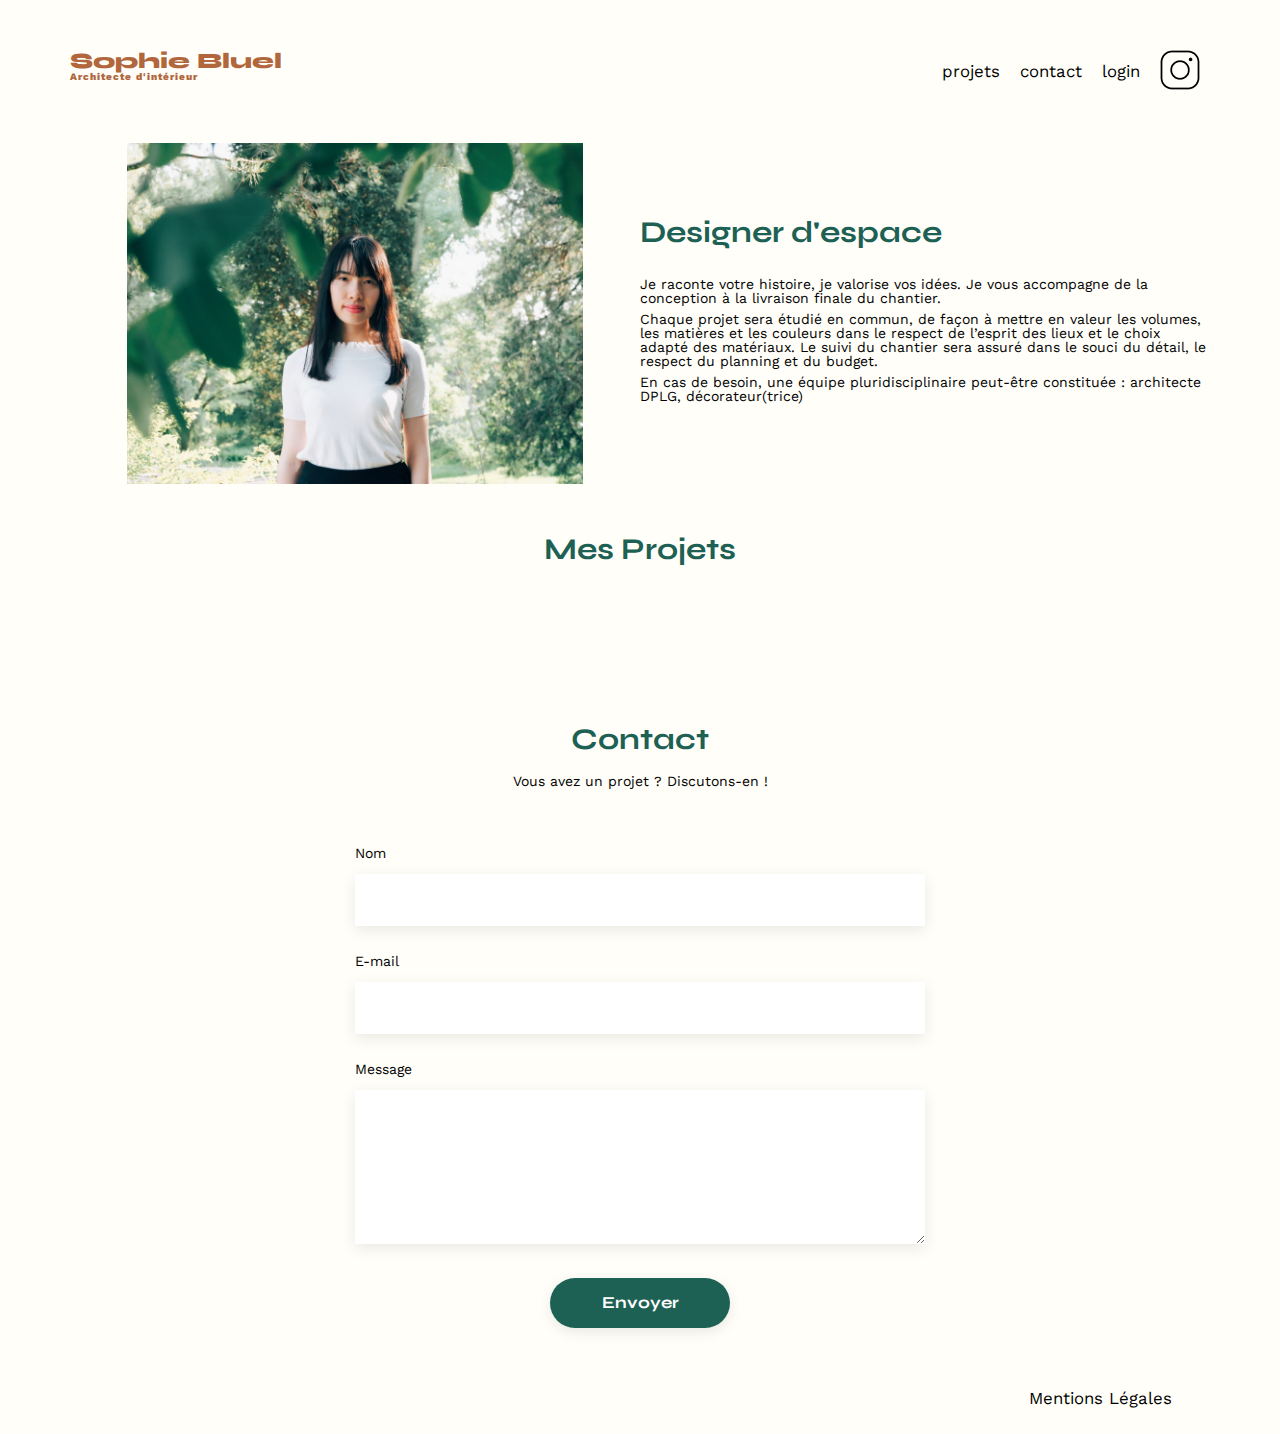
==== FrontEnd/index.html @ a8734a21 "Intégration du design de la page de connexion + Modifications CSS" ====
<!DOCTYPE html>
<html lang="fr">
<head>
	<meta charset="UTF-8">
	<title>Sophie Bluel - Architecte d'intérieur</title>
	<meta name="viewport" content="width=device-width, initial-scale=1.0">
	<link rel="preconnect" href="https://fonts.googleapis.com">
	<link rel="preconnect" href="https://fonts.gstatic.com" crossorigin>
	<link href="https://fonts.googleapis.com/css2?family=Syne:wght@700;800&family=Work+Sans&display=swap" rel="stylesheet">
	<meta name="description" content="">
	<link rel="stylesheet" href="./assets/style.css">
	<script src="main.js" defer async type="module"></script>
</head>
<body>
<header>
	<h1>Sophie Bluel <span>Architecte d'intérieur</span></h1>
	<nav>
		<ul>
			<li><a href="index.html">projets</a></li>
			<li>contact</li>
			<li><a href="login.html">login</a></li>
			<li><img src="./assets/icons/instagram.png" alt="Instagram"></li>
		</ul>
	</nav>
</header>
<main>
	<section id="introduction">
		<figure>
			<img src="./assets/images/sophie-bluel.png" alt="">
		</figure>
		<article>
			<h2>Designer d'espace</h2>
			<p>Je raconte votre histoire, je valorise vos idées. Je vous accompagne de la conception à la livraison finale du chantier.</p>
			<p>Chaque projet sera étudié en commun, de façon à mettre en valeur les volumes, les matières et les couleurs dans le respect de l’esprit des lieux et le choix adapté des matériaux. Le suivi du chantier sera assuré dans le souci du détail, le respect du planning et du budget.</p>
			<p>En cas de besoin, une équipe pluridisciplinaire peut-être constituée : architecte DPLG, décorateur(trice)</p>
		</article>
	</section>
	<section id="portfolio">
		<h2>Mes Projets</h2>
		<div class="filtres">
		</div>
		<div class="gallery">
		</div>
	</section>
	<section id="contact">
		<h2>Contact</h2>
		<p>Vous avez un projet ? Discutons-en !</p>
		<form action="#" method="post">
			<label for="name">Nom</label>
			<input type="text" name="name" id="name">
			<label for="email">E-mail</label>
			<input type="email" name="email" id="email">
			<label for="message">Message</label>
			<textarea name="message" id="message" cols="30" rows="10"></textarea>
			<input type="submit" value="Envoyer">
		</form>
	</section>
</main>

<footer>
	<nav>
		<ul>
			<li>Mentions Légales</li>
		</ul>
	</nav>
</footer>
</body>
</html>
---- FrontEnd/assets/style.css ----
/* http://meyerweb.com/eric/tools/css/reset/
   v2.0 | 20110126
   License: none (public domain)
*/

html, body, div, span, applet, object, iframe,
h1, h2, h3, h4, h5, h6, p, blockquote, pre,
a, abbr, acronym, address, big, cite, code,
del, dfn, em, img, ins, kbd, q, s, samp,
small, strike, strong, sub, sup, tt, var,
b, u, i, center,
dl, dt, dd, ol, ul, li,
fieldset, form, label, legend,
table, caption, tbody, tfoot, thead, tr, th, td,
article, aside, canvas, details, embed,
figure, figcaption, footer, header, hgroup,
menu, nav, output, ruby, section, summary,
time, mark, audio, video {
	margin: 0;
	padding: 0;
	border: 0;
	font-size: 100%;
	font: inherit;
	vertical-align: baseline;
}
/* HTML5 display-role reset for older browsers */
article, aside, details, figcaption, figure,
footer, header, hgroup, menu, nav, section {
	display: block;
}
body {
	line-height: 1;
}
ol, ul {
	list-style: none;
}
blockquote, q {
	quotes: none;
}
blockquote:before, blockquote:after,
q:before, q:after {
	content: '';
	content: none;
}
table {
	border-collapse: collapse;
	border-spacing: 0;
}
/** end reset css**/
body {
	max-width: 1140px;
	margin:auto;
	font-family: 'Work Sans' ;
	font-size: 14px;
	background: #FFFEF8;
}
header {
	display: flex;
	justify-content: space-between;
	margin: 50px 0
}
section {
	margin: 50px 0
}

h1{
	display: flex;
	flex-direction: column;
	font-family: 'Syne';
	font-size: 22px;
	font-weight: 800;
	color: #B1663C
}

h1 > span {
	font-family: 'Work Sans';
	font-size:10px;
	letter-spacing: 0.1em;
;
}

h2{
	font-family: 'Syne';
	font-weight: 700;
	font-size: 30px;
	color: #1D6154
}
nav ul {
	display: flex;
	align-items: center;
	list-style-type: none;

}
nav li {
	padding: 0 10px;
	font-size: 1.2em;
}

nav a {
	text-decoration: none;
	color: inherit;
}

li:hover {
	color: #B1663C;
}
#introduction {
	display: flex;
	align-items: center;
}
#introduction figure {
	flex: 1
}
#introduction img {
	display: block;
	margin: auto;
	width: 80%;
}

#introduction article {
	flex: 1
}
#introduction h2 {
	margin-bottom: 1em;
}

#introduction p {
	margin-bottom: 0.5em;
}
#portfolio h2 {
	text-align: center;
	margin-bottom: 2em;
}

.filtres {
	display: flex;
	justify-content: center;
	gap: 10px;
	margin-bottom: 50px;
}
.categorie {
	display: flex;
	border: 1px solid #1D6154;
	border-radius: 60px;
	color: #1D6154;
	background-color: #FFFEF8;
	font-size: 16px;
	font-weight: 700;
	font-family: 'Syne';
	align-items: center;
	height: 37px;
	padding: 10px 20px;
	cursor: pointer;
}

.categorie:hover {
	background-color: #1D6154;
	color: #FFFEF8;
}

/***** CONNEXION *****/

.connexion {
	display: flex;
	flex-direction: column;
	text-align: center;
	align-items: center;
	margin-top: 120px;
	margin-bottom: 315px;
}

.connexion h2 {
	margin-bottom: 20px;
}

.connexion form {
	text-align: left;
	display: flex;
	flex-direction: column;
	width: 33%;
}

.connexion input {
	height: 50px;
	font-size: 1.2em;
	border: none;
	box-shadow: 0px 4px 14px rgba(0, 0, 0, 0.09);
}

.connexion label {
	margin: 2em 0 0.5em 0;
}

.connexion input[type="submit"]{
	height: 36px;
	font-size: 14px;
	margin : 3em auto ;
}

.connexion a {
	color: inherit;
}

/***** end connexion *****/

.gallery {
	width: 100%;
	display: grid;
	grid-template-columns: 1fr 1fr 1fr;
	grid-column-gap: 20px;
	grid-row-gap: 20px;
}

.gallery img {
	width: 100%;

}
#contact {
	width: 50%;
margin: auto;
}
#contact > * {
	text-align: center;

}
#contact h2{
	margin-bottom: 20px;
}
#contact form {
	text-align: left;
	margin-top:30px;
	display: flex;
	flex-direction: column;
}

#contact input {
	height: 50px;
	font-size: 1.2em;
	border: none;
	box-shadow: 0px 4px 14px rgba(0, 0, 0, 0.09);
}
#contact label {
	margin: 2em 0 1em 0;
}
#contact textarea {
	border: none;
	box-shadow: 0px 4px 14px rgba(0, 0, 0, 0.09);
}

input[type="submit"]{
	font-family: 'Syne';
	font-weight: 700;
	color: white;
	background-color: #1D6154;
	margin : 2em auto ;
	width: 180px;
	text-align: center;
	border-radius: 60px ;
}

.connexion input[type="submit"]{
	height: 36px;
	font-size: 14px;
}

footer nav ul {
	display: flex;
	justify-content: flex-end;
	margin: 2em
}
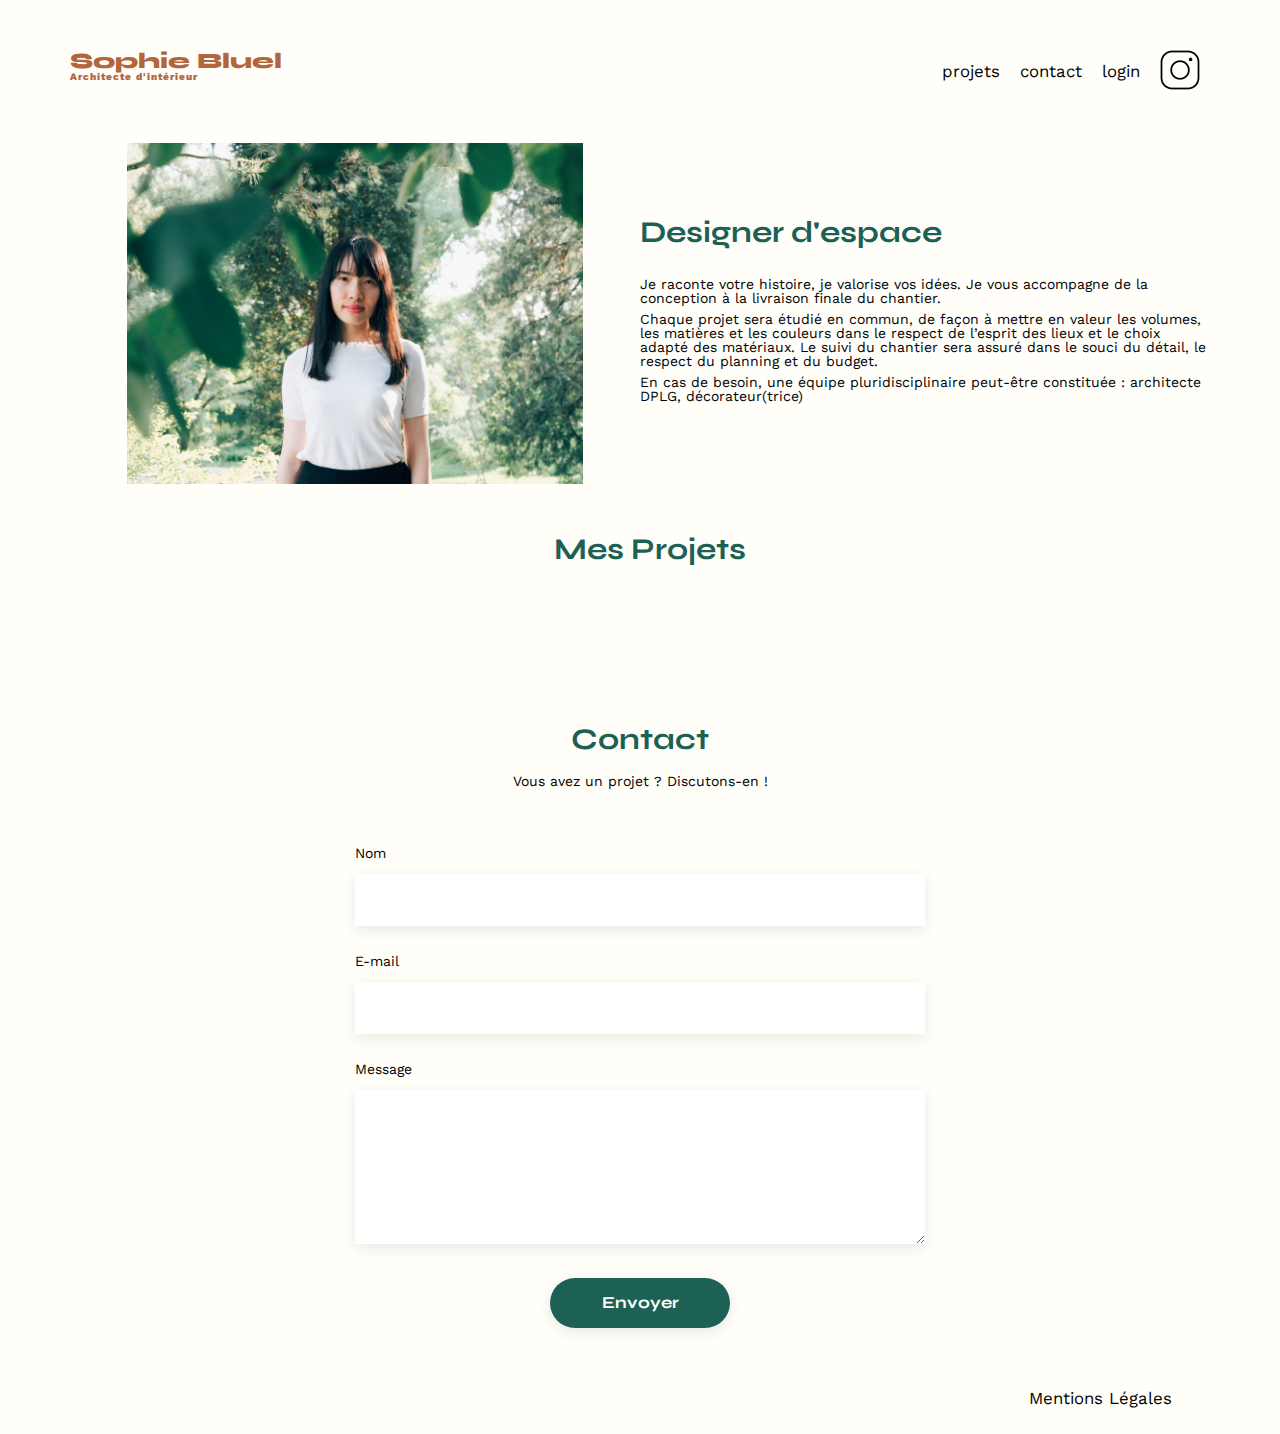
==== commit 0103c2fb: "Bouton modifier fonctionnel pour l'affichage de la modale + Galerie Photo de la modale" ====
--- a/FrontEnd/index.html
+++ b/FrontEnd/index.html
@@ -8,17 +8,34 @@
 	<link rel="preconnect" href="https://fonts.gstatic.com" crossorigin>
 	<link href="https://fonts.googleapis.com/css2?family=Syne:wght@700;800&family=Work+Sans&display=swap" rel="stylesheet">
 	<meta name="description" content="">
+	<link rel="stylesheet" href="https://cdnjs.cloudflare.com/ajax/libs/font-awesome/6.2.1/css/all.min.css" integrity="sha512-MV7K8+y+gLIBoVD59lQIYicR65iaqukzvf/nwasF0nqhPay5w/9lJmVM2hMDcnK1OnMGCdVK+iQrJ7lzPJQd1w==" crossorigin="anonymous" referrerpolicy="no-referrer">
 	<link rel="stylesheet" href="./assets/style.css">
 	<script src="main.js" defer async type="module"></script>
 </head>
 <body>
+	<aside id="modalWorks" class="modal" aria-hidden="true" aria-labelledby="modalTitle" style="display:none;">
+		<div class="modal-wrapper" id="modalEdit">
+			<div class="buttonClose">
+			<button id="modalClose"><i class="fa-solid fa-xmark"></i></button>
+		    </div>
+			<div class="modalTitle">
+			<h3>Galerie photo</h3>
+		    </div>
+            <div class="modalContent">
+
+			</div>
+			<div class="buttonAddWork">
+            <button id="addWork">Ajouter une photo</button>
+		    </div>
+		</div>
+	</aside>
 <header>
 	<h1>Sophie Bluel <span>Architecte d'intérieur</span></h1>
 	<nav>
 		<ul>
 			<li><a href="index.html">projets</a></li>
 			<li>contact</li>
-			<li><a href="login.html">login</a></li>
+			<li><a href="login.html" id="loginButton">login</a></li>
 			<li><img src="./assets/icons/instagram.png" alt="Instagram"></li>
 		</ul>
 	</nav>
--- a/FrontEnd/assets/style.css
+++ b/FrontEnd/assets/style.css
@@ -54,6 +54,118 @@
 	font-size: 14px;
 	background: #FFFEF8;
 }
+
+.modal {
+	display: flex;
+	align-items: center;
+	justify-content: center;
+	position: fixed;
+	top: 0;
+	left: 0;
+	width: 100%;
+	height: 100%;
+	background: rgba(0, 0, 0, 0.4);
+}
+
+.modal-wrapper {
+	gap: 50px;
+	border-radius: 10px;
+	background-color: white;
+	width: 630px;
+	max-width: 100vw;
+	height: 690px;
+	max-height: 100vh;µ
+	overflow: auto;
+}
+
+.buttonClose {
+	display: flex;
+	justify-content: flex-end;
+	margin-top: 30px;
+	margin-right: 30px;
+}
+
+#modalClose {
+	cursor: pointer;
+	border: none;
+	background-color: white;
+	padding: 0;
+}
+
+#modalClose .fa-solid {
+	font-size: 24px;
+	width: 24px;
+}
+
+.modalTitle {
+	display: flex;
+	justify-content: center;
+}
+
+h3 {
+	font-family: 'Work Sans';
+	font-size: 26px;
+	line-height: 30px;
+}
+
+.buttonAddWork {
+	display: flex;
+	justify-content: center;
+	margin-top: 100px;
+}
+
+#addWork {
+	border: none;
+	border-radius: 60px;
+	background-color: #1D6154;
+	color: white;
+	width: 237px;
+	padding: 10px 0px;
+	font-family: 'Syne';
+	font-weight: 700;
+	font-size: 14px;
+}
+
+.modalContent {
+	display: flex;
+	flex-wrap: wrap;
+	justify-content: space-between;
+	row-gap: 30px;
+	margin: 50px 105px 50px 105px;
+}
+
+.modalWork {
+	position: relative;
+}
+
+.modalWork img {
+	height: 102px;
+	width: 76px;
+}
+
+.modalWork i {
+	position: absolute;
+	top: 10px;
+	right: 10px;
+	cursor: pointer;
+	color: white;
+	font-size: 11px;
+	border-radius: 2px;
+	background-color: black;
+}
+
+.topBar {
+	display: flex;
+	justify-content: center;
+	background-color: #000000;
+	color: white;
+	padding: 22px;
+	position: absolute;
+	top: 0px;
+	left: 0px;
+	width: 100%;
+}
+
 header {
 	display: flex;
 	justify-content: space-between;
@@ -85,6 +197,7 @@
 	font-size: 30px;
 	color: #1D6154
 }
+
 nav ul {
 	display: flex;
 	align-items: center;
@@ -128,8 +241,28 @@
 	margin-bottom: 0.5em;
 }
 #portfolio h2 {
-	text-align: center;
+	display: flex;
+	align-items: center;
+	justify-content: center;
 	margin-bottom: 2em;
+	margin-left: 20px;
+}
+
+.editButton {
+	font-family: 'Work Sans';
+	color: #000000;
+	margin-left: 35px;
+	font-size: 14px;
+	font-weight: 400;
+}
+
+.editButton a {
+	text-decoration: none;
+	color: inherit;
+}
+
+.editButton .fa-regular {
+	font-size: 16px;
 }
 
 .filtres {
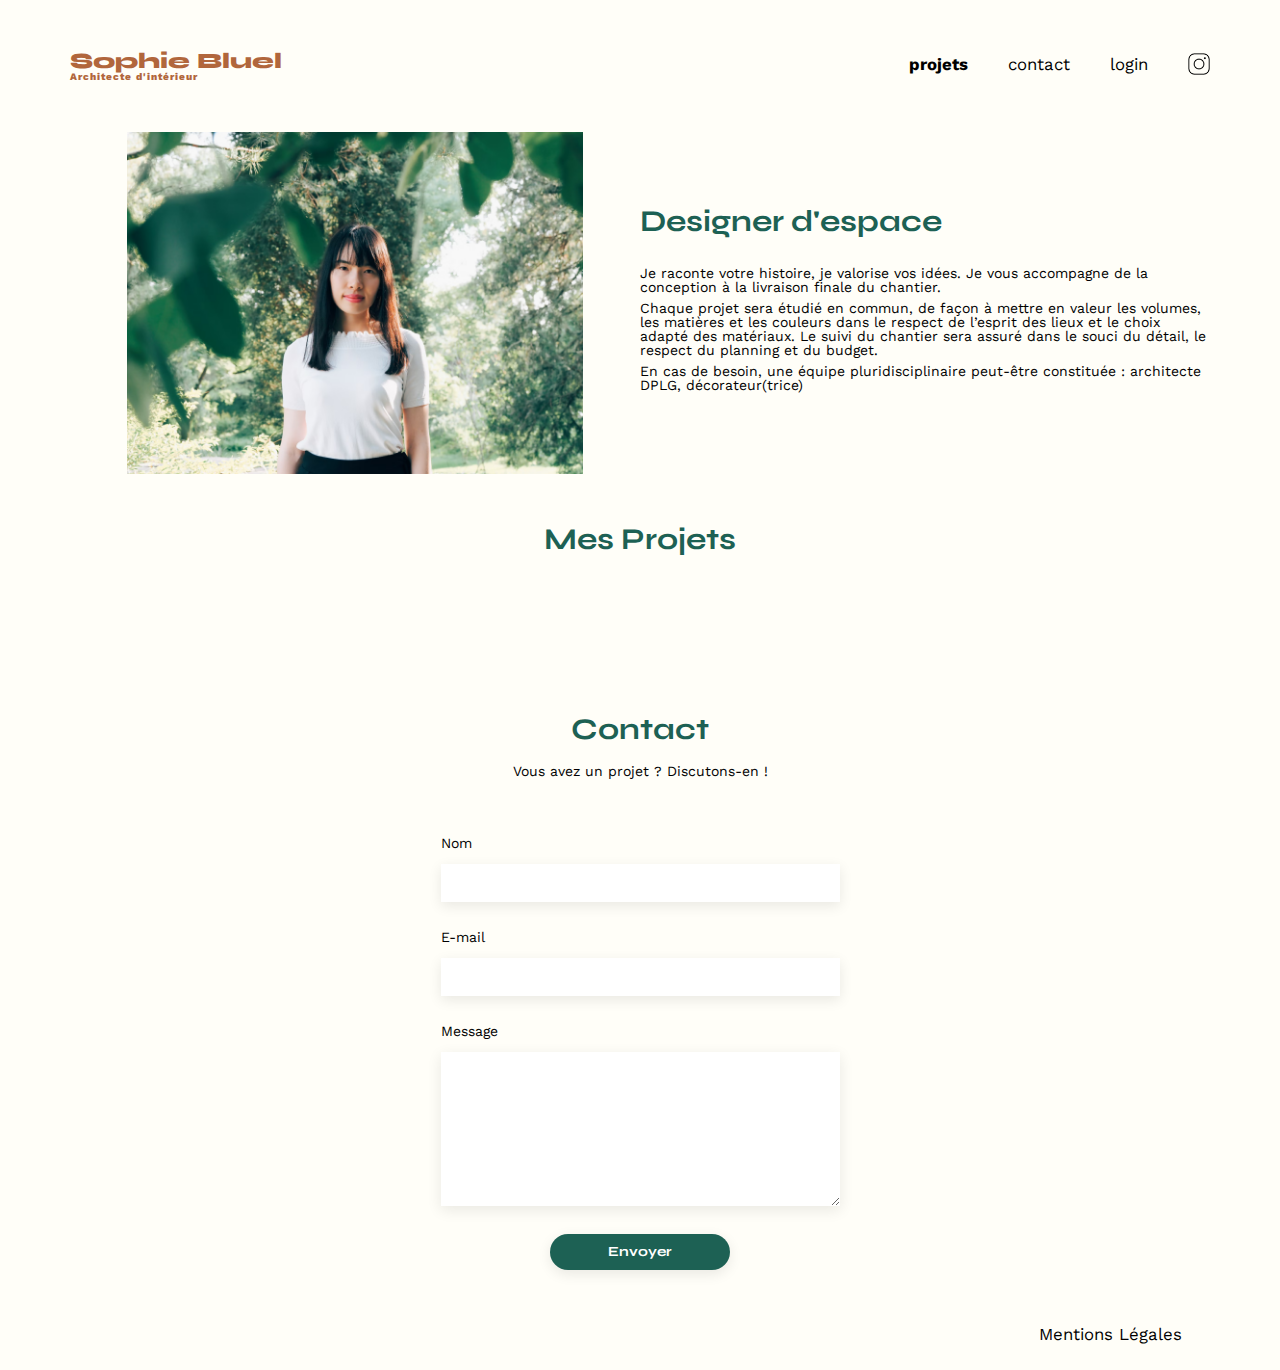
==== commit 5f7f46e4: "Fermeture de la modale en cliquant en dehors + CSS + Bug fix des élements de la modale" ====
--- a/FrontEnd/index.html
+++ b/FrontEnd/index.html
@@ -13,16 +13,36 @@
 	<script src="main.js" defer async type="module"></script>
 </head>
 <body>
-	<aside id="modalWorks" class="modal" aria-hidden="true" aria-labelledby="modalTitle" style="display:none;">
+	<aside id="modalWorks" class="modal" aria-hidden="true" aria-labelledby="modalTitle">
 		<div class="modal-wrapper" id="modalEdit">
-			<div class="buttonClose">
-			<button id="modalClose"><i class="fa-solid fa-xmark"></i></button>
+			<div class="modalHeaderButton">
+				<button id="echapButton"><i class="fa-solid fa-arrow-left"></i></button>
+				<button id="modalClose"><i class="fa-solid fa-xmark"></i></button>
 		    </div>
 			<div class="modalTitle">
-			<h3>Galerie photo</h3>
+				<h3>Galerie photo</h3>
 		    </div>
             <div class="modalContent">
 
+			</div>
+			<div class="modalForm">
+				<form id="addWorkForm">
+					<i class="fa-regular fa-image"></i>
+					<label for="fileUpload" class="'fileUploadLabel">
+						<button type="button" class="fileUploadButton">
+							<input type="file" id="fileUpload" accept=".jpg, .png" name="file">
+							<p>+ Ajouter photo</p>
+						</button>
+					</label>
+					<p class="acceptedFiles">jpg, png : 4mo max</p>
+				</form>
+				<form id="addWorkInfoForm">
+					<label for="addTitle">Titre</label>
+					<input type="text" name="addTitle" id="addTitle">
+					<label for="addCategory">Catégorie</label>
+					<select name="addCategory" id="addCategory">
+					</select>
+			    </form>
 			</div>
 			<div class="buttonAddWork">
             <button id="addWork">Ajouter une photo</button>
@@ -33,7 +53,7 @@
 	<h1>Sophie Bluel <span>Architecte d'intérieur</span></h1>
 	<nav>
 		<ul>
-			<li><a href="index.html">projets</a></li>
+			<li><a href="index.html" class="navLink active">projets</a></li>
 			<li>contact</li>
 			<li><a href="login.html" id="loginButton">login</a></li>
 			<li><img src="./assets/icons/instagram.png" alt="Instagram"></li>
--- a/FrontEnd/assets/style.css
+++ b/FrontEnd/assets/style.css
@@ -47,6 +47,7 @@
 	border-spacing: 0;
 }
 /** end reset css**/
+
 body {
 	max-width: 1140px;
 	margin:auto;
@@ -55,8 +56,10 @@
 	background: #FFFEF8;
 }
 
+/** MODAL **/
+
 .modal {
-	display: flex;
+	display: none;
 	align-items: center;
 	justify-content: center;
 	position: fixed;
@@ -68,28 +71,36 @@
 }
 
 .modal-wrapper {
-	gap: 50px;
 	border-radius: 10px;
 	background-color: white;
 	width: 630px;
 	max-width: 100vw;
 	height: 690px;
-	max-height: 100vh;µ
+	max-height: 100vh;
 	overflow: auto;
 }
 
-.buttonClose {
+.modalHeaderButton {
 	display: flex;
 	justify-content: flex-end;
-	margin-top: 30px;
-	margin-right: 30px;
-}
-
-#modalClose {
+	margin: 30px 30px 0px 30px;
+	gap: 525px;
+}
+
+#echapButton {
+	display: none;
+}
+
+#echapButton, #modalClose {
 	cursor: pointer;
 	border: none;
 	background-color: white;
 	padding: 0;
+}
+
+#echapButton .fa-solid {
+	font-size: 21px;
+	width: 21px;
 }
 
 #modalClose .fa-solid {
@@ -124,17 +135,20 @@
 	font-family: 'Syne';
 	font-weight: 700;
 	font-size: 14px;
+	cursor: pointer;
 }
 
 .modalContent {
-	display: flex;
-	flex-wrap: wrap;
-	justify-content: space-between;
-	row-gap: 30px;
+	display: grid;
+	justify-content: center;
+	grid-template-columns: 1fr 1fr 1fr 1fr 1fr;
+	grid-row-gap: 30px;
 	margin: 50px 105px 50px 105px;
 }
 
 .modalWork {
+	display: flex;
+	justify-content: center;
 	position: relative;
 }
 
@@ -145,14 +159,96 @@
 
 .modalWork i {
 	position: absolute;
-	top: 10px;
-	right: 10px;
+	top: 5px;
+	right: 9px;
 	cursor: pointer;
 	color: white;
 	font-size: 11px;
 	border-radius: 2px;
+	padding: 3px 3.70px;
 	background-color: black;
 }
+
+.modalForm {
+	display: none;
+	flex-direction: column;
+	align-items: center;
+	margin-top: 35px;
+	gap: 10px;
+}
+
+#addWorkForm {
+	display: none;
+	flex-direction: column;
+	align-items: center;
+	justify-content: center;
+	border-radius: 3px;
+	background-color: #E8F1F6;
+	width: 420px;
+	height: 169px;
+}
+
+#addWorkForm .fa-regular {
+	color: #CBD6DC;
+	font-size: 76px;
+	margin-bottom: 10px;
+}
+
+#addWorkInfoForm {
+	display: none;
+	flex-direction: column;
+	margin: 0px 50px;
+}
+
+#addWorkInfoForm label {
+	margin: 1.5em 0 1em 0;
+	color: #3D3D3D;
+	font-weight: bold;
+}
+
+#addWorkInfoForm input {
+	font-size: 1.2em;
+	border: none;
+	box-shadow: 0px 4px 14px rgba(0, 0, 0, 0.09);
+	width: 416px;
+	height: 49px;
+}
+
+#addWorkInfoForm select {
+	font-size: 1.2em;
+	border: none;
+	box-shadow: 0px 4px 14px rgba(0, 0, 0, 0.09);
+	width: 420px;
+	height: 51px;
+}
+
+.fileUploadButton {
+	border: none;
+	border-radius: 50px;
+	background-color: #CBD6DC;
+	font-family: 'Work Sans';
+	color: #306685;
+	font-size: 14px;
+	padding: 10px 33px;
+	cursor: pointer;
+	margin-bottom: 5px;
+}
+
+.fileUploadButton input {
+	display: none;
+}
+
+.fileUploadButton p {
+	font-weight: bold;
+}
+
+.acceptedFiles {
+	font-size: 12px;
+	font-weight: 400;
+	color: #444444;
+}
+
+/** END OF MODAL **/
 
 .topBar {
 	display: flex;
@@ -169,8 +265,9 @@
 header {
 	display: flex;
 	justify-content: space-between;
-	margin: 50px 0
-}
+	margin: 50px 0;
+}
+
 section {
 	margin: 50px 0
 }
@@ -202,10 +299,14 @@
 	display: flex;
 	align-items: center;
 	list-style-type: none;
-
-}
+	gap: 40px;
+}
+
+.navLink.active {
+	font-weight: bold;
+}
+
 nav li {
-	padding: 0 10px;
 	font-size: 1.2em;
 }
 
@@ -214,16 +315,25 @@
 	color: inherit;
 }
 
+nav img {
+	width: 22px;
+	height: 22px;
+	margin-top: 3px;
+}
+
 li:hover {
 	color: #B1663C;
 }
+
 #introduction {
 	display: flex;
 	align-items: center;
 }
+
 #introduction figure {
 	flex: 1
 }
+
 #introduction img {
 	display: block;
 	margin: auto;
@@ -233,6 +343,7 @@
 #introduction article {
 	flex: 1
 }
+
 #introduction h2 {
 	margin-bottom: 1em;
 }
@@ -240,12 +351,12 @@
 #introduction p {
 	margin-bottom: 0.5em;
 }
+
 #portfolio h2 {
 	display: flex;
 	align-items: center;
 	justify-content: center;
 	margin-bottom: 2em;
-	margin-left: 20px;
 }
 
 .editButton {
@@ -254,11 +365,7 @@
 	margin-left: 35px;
 	font-size: 14px;
 	font-weight: 400;
-}
-
-.editButton a {
-	text-decoration: none;
-	color: inherit;
+	cursor: pointer;
 }
 
 .editButton .fa-regular {
@@ -271,6 +378,7 @@
 	gap: 10px;
 	margin-bottom: 50px;
 }
+
 .categorie {
 	display: flex;
 	border: 1px solid #1D6154;
@@ -286,9 +394,18 @@
 	cursor: pointer;
 }
 
+.selectedCategory {
+	background-color: #1D6154;
+	color: #FFFEF8;
+}
+
 .categorie:hover {
 	background-color: #1D6154;
 	color: #FFFEF8;
+}
+
+.gallery figcaption {
+	margin-top: 5px;
 }
 
 /***** CONNEXION *****/
@@ -348,17 +465,21 @@
 	width: 100%;
 
 }
+
 #contact {
-	width: 50%;
-margin: auto;
-}
+	width: 35%;
+	margin: auto;
+}
+
 #contact > * {
 	text-align: center;
 
 }
+
 #contact h2{
 	margin-bottom: 20px;
 }
+
 #contact form {
 	text-align: left;
 	margin-top:30px;
@@ -367,14 +488,17 @@
 }
 
 #contact input {
-	height: 50px;
+	height: 36px;
 	font-size: 1.2em;
 	border: none;
 	box-shadow: 0px 4px 14px rgba(0, 0, 0, 0.09);
-}
+	font-size: 14px;
+}
+
 #contact label {
 	margin: 2em 0 1em 0;
 }
+
 #contact textarea {
 	border: none;
 	box-shadow: 0px 4px 14px rgba(0, 0, 0, 0.09);
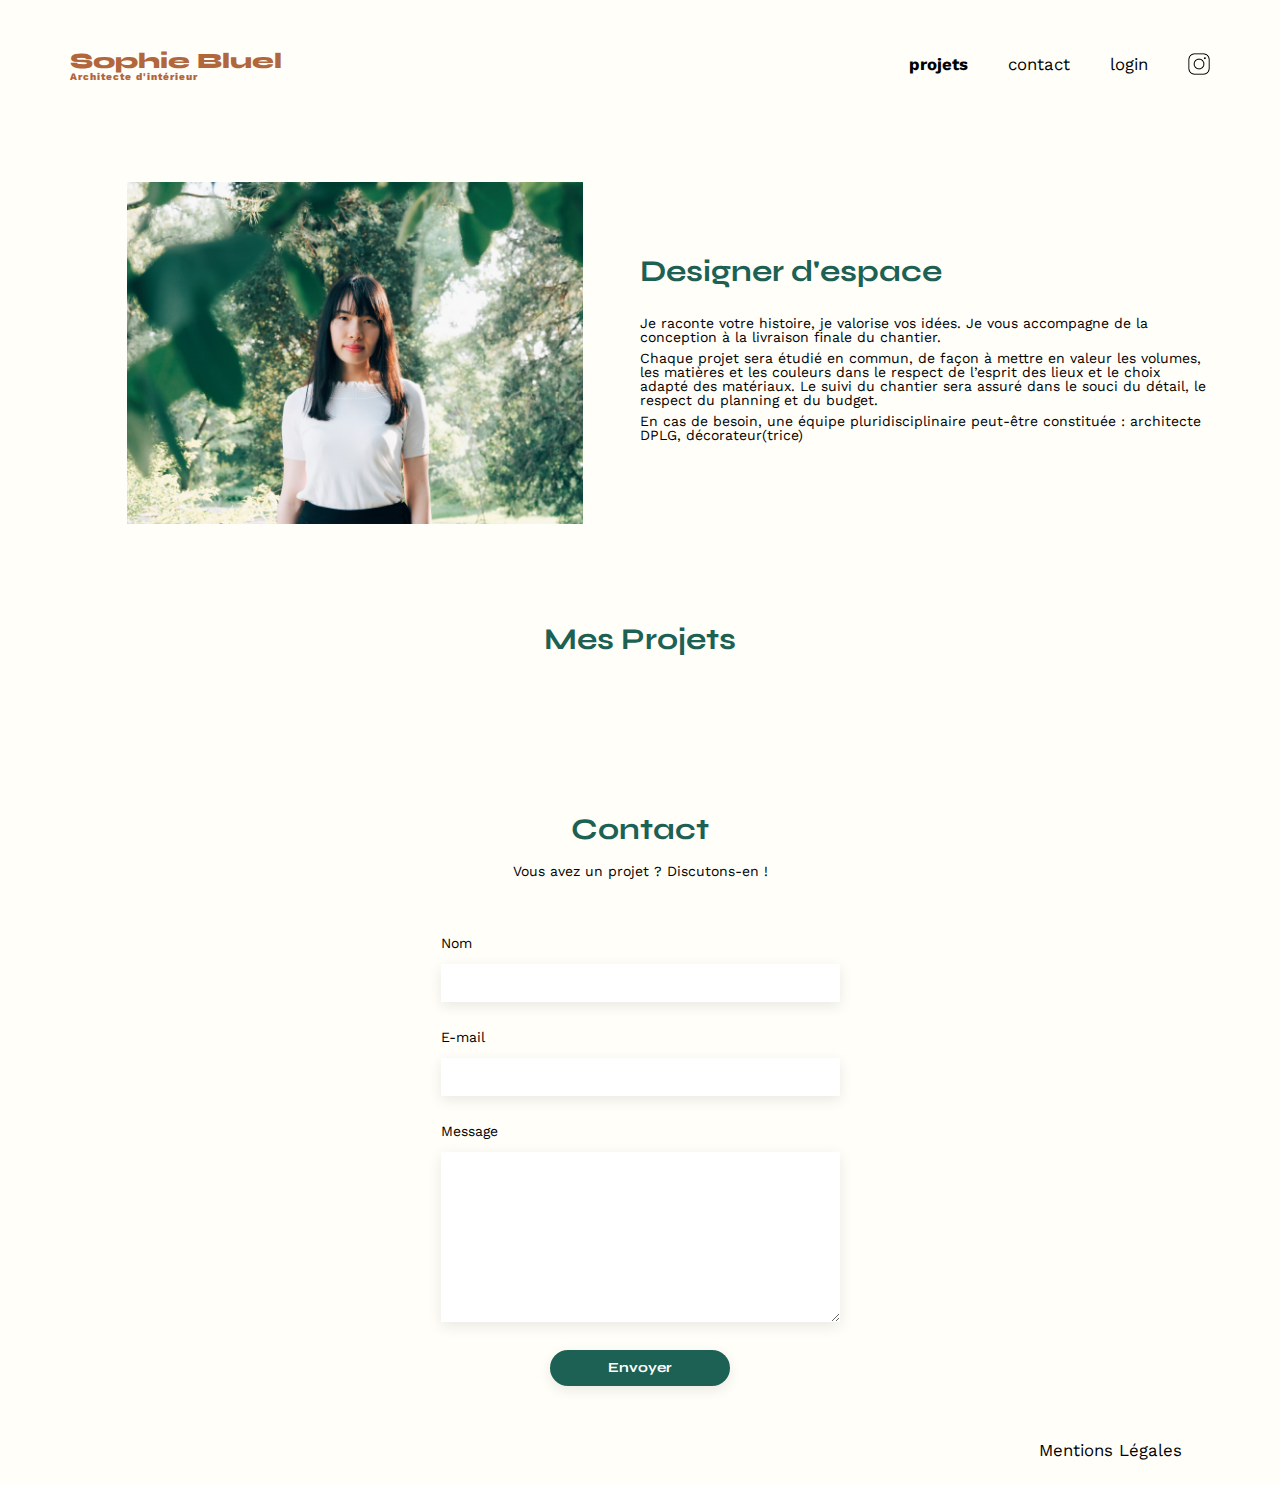
==== commit 25deeca0: "W3C validé pour HTML et CSS" ====
--- a/FrontEnd/index.html
+++ b/FrontEnd/index.html
@@ -10,10 +10,10 @@
 	<meta name="description" content="">
 	<link rel="stylesheet" href="https://cdnjs.cloudflare.com/ajax/libs/font-awesome/6.2.1/css/all.min.css" integrity="sha512-MV7K8+y+gLIBoVD59lQIYicR65iaqukzvf/nwasF0nqhPay5w/9lJmVM2hMDcnK1OnMGCdVK+iQrJ7lzPJQd1w==" crossorigin="anonymous" referrerpolicy="no-referrer">
 	<link rel="stylesheet" href="./assets/style.css">
-	<script src="main.js" defer async type="module"></script>
+	<script src="main.js" async type="module"></script>
 </head>
 <body>
-	<aside id="modalWorks" class="modal" aria-hidden="true" aria-labelledby="modalTitle">
+	<aside id="modalWorks" class="modal" aria-hidden="true">
 		<div class="modal-wrapper" id="modalEdit">
 			<div class="modalHeaderButton">
 				<button id="echapButton"><i class="fa-solid fa-arrow-left"></i></button>
@@ -28,12 +28,10 @@
 			<div class="modalForm">
 				<form id="addWorkForm">
 					<i class="fa-regular fa-image"></i>
-					<label for="fileUpload" class="'fileUploadLabel">
-						<button type="button" class="fileUploadButton">
-							<input type="file" id="fileUpload" accept=".jpg, .png" name="file">
-							<p>+ Ajouter photo</p>
-						</button>
-					</label>
+					<button type="button" class="fileUploadButton">
+						<span>+ Ajouter photo</span>
+					</button>
+					<input type="file" id="fileUpload" accept=".jpg, .png" name="file">
 					<p class="acceptedFiles">jpg, png : 4mo max</p>
 				</form>
 				<form id="addWorkInfoForm">
@@ -46,6 +44,7 @@
 			</div>
 			<div class="buttonAddWork">
             <button id="addWork">Ajouter une photo</button>
+			<button id="addWorkConfirm">Valider</button>
 		    </div>
 		</div>
 	</aside>
@@ -54,7 +53,7 @@
 	<nav>
 		<ul>
 			<li><a href="index.html" class="navLink active">projets</a></li>
-			<li>contact</li>
+			<li><a href="#contact">contact</a></li>
 			<li><a href="login.html" id="loginButton">login</a></li>
 			<li><img src="./assets/icons/instagram.png" alt="Instagram"></li>
 		</ul>
--- a/FrontEnd/assets/style.css
+++ b/FrontEnd/assets/style.css
@@ -48,6 +48,8 @@
 }
 /** end reset css**/
 
+
+/***** REGLES GENERALES *****/
 body {
 	max-width: 1140px;
 	margin:auto;
@@ -56,8 +58,35 @@
 	background: #FFFEF8;
 }
 
-/** MODAL **/
-
+section {
+	margin: 100px 0px
+}
+
+h1{
+	display: flex;
+	flex-direction: column;
+	font-family: 'Syne';
+	font-size: 22px;
+	font-weight: 800;
+	color: #B1663C
+}
+
+h1 > span {
+	font-family: 'Work Sans';
+	font-size:10px;
+	letter-spacing: 0.1em;
+;
+}
+
+h2{
+	font-family: 'Syne';
+	font-weight: 700;
+	font-size: 30px;
+	color: #1D6154
+}
+
+
+/***** MODAL *****/
 .modal {
 	display: none;
 	align-items: center;
@@ -79,7 +108,7 @@
 	max-height: 100vh;
 	overflow: auto;
 }
-
+/** (modal header) **/
 .modalHeaderButton {
 	display: flex;
 	justify-content: flex-end;
@@ -107,7 +136,7 @@
 	font-size: 24px;
 	width: 24px;
 }
-
+/** (modal - titre) **/
 .modalTitle {
 	display: flex;
 	justify-content: center;
@@ -118,32 +147,17 @@
 	font-size: 26px;
 	line-height: 30px;
 }
-
-.buttonAddWork {
-	display: flex;
-	justify-content: center;
-	margin-top: 100px;
-}
-
-#addWork {
-	border: none;
-	border-radius: 60px;
-	background-color: #1D6154;
-	color: white;
-	width: 237px;
-	padding: 10px 0px;
-	font-family: 'Syne';
-	font-weight: 700;
-	font-size: 14px;
-	cursor: pointer;
-}
-
+/** (modal - galerie) **/
 .modalContent {
 	display: grid;
 	justify-content: center;
 	grid-template-columns: 1fr 1fr 1fr 1fr 1fr;
 	grid-row-gap: 30px;
-	margin: 50px 105px 50px 105px;
+	margin: 50px 105px 40px 105px;
+	max-height: 38vh;
+	overflow-y: auto;
+	border-bottom: solid 1px #B3B3B3;
+	padding-bottom: 60px;
 }
 
 .modalWork {
@@ -168,13 +182,15 @@
 	padding: 3px 3.70px;
 	background-color: black;
 }
-
+/** (modal - formulaire d'ajout de work) **/
 .modalForm {
 	display: none;
 	flex-direction: column;
 	align-items: center;
-	margin-top: 35px;
+	margin: 50px 105px 40px 105px;
 	gap: 10px;
+	border-bottom: solid 2px #B3B3B3;
+	padding-bottom: 46px;
 }
 
 #addWorkForm {
@@ -194,10 +210,41 @@
 	margin-bottom: 10px;
 }
 
+.fileUploadButton {
+	border: none;
+	border-radius: 50px;
+	background-color: #CBD6DC;
+	font-family: 'Work Sans';
+	color: #306685;
+	font-size: 14px;
+	padding: 10px 33px;
+	cursor: pointer;
+	margin-bottom: 5px;
+}
+
+#fileUpload {
+	display: none;
+}
+
+.fileUploadButton span {
+	font-weight: bold;
+}
+
+.acceptedFiles {
+	font-size: 12px;
+	font-weight: 400;
+	color: #444444;
+}
+
+.image-preview {
+	max-width: 100%;
+	max-height: 169px;
+}
+
 #addWorkInfoForm {
 	display: none;
 	flex-direction: column;
-	margin: 0px 50px;
+	width: 420px;
 }
 
 #addWorkInfoForm label {
@@ -206,50 +253,53 @@
 	font-weight: bold;
 }
 
-#addWorkInfoForm input {
-	font-size: 1.2em;
-	border: none;
+#addTitle, #addCategory {
+	border: none;
+	outline: none;
 	box-shadow: 0px 4px 14px rgba(0, 0, 0, 0.09);
-	width: 416px;
-	height: 49px;
-}
-
-#addWorkInfoForm select {
-	font-size: 1.2em;
-	border: none;
-	box-shadow: 0px 4px 14px rgba(0, 0, 0, 0.09);
-	width: 420px;
+	font-family: 'Work Sans';
+	font-size: 14px;
+	color: #444444;
+	padding: 0px 15px;
 	height: 51px;
-}
-
-.fileUploadButton {
-	border: none;
-	border-radius: 50px;
-	background-color: #CBD6DC;
-	font-family: 'Work Sans';
-	color: #306685;
-	font-size: 14px;
-	padding: 10px 33px;
+	appearance: none;
+    -webkit-appearance: none;
+    -moz-appearance: none;
+}
+
+#addCategory {
+	background-image: url('./icons/chevron-down-24.png');
+	background-repeat: no-repeat;
+    background-position: right 25px center;
+    background-size: 12px 12px;
+    cursor: pointer;
+}
+/** (modal buttons) **/
+.buttonAddWork {
+	display: flex;
+	justify-content: center;
+}
+
+#addWork, #addWorkConfirm {
+	border: none;
+	border-radius: 60px;
+	background-color: #1D6154;
+	color: white;
+	width: 237px;
+	padding: 10px 0px;
+	font-family: 'Syne';
+	font-weight: 700;
+	font-size: 14px;
 	cursor: pointer;
-	margin-bottom: 5px;
-}
-
-.fileUploadButton input {
-	display: none;
-}
-
-.fileUploadButton p {
-	font-weight: bold;
-}
-
-.acceptedFiles {
-	font-size: 12px;
-	font-weight: 400;
-	color: #444444;
-}
-
-/** END OF MODAL **/
-
+}
+
+#addWorkConfirm {
+	display: none;
+}
+/*** END OF MODAL ***/
+
+
+/***** HEADER *****/
 .topBar {
 	display: flex;
 	justify-content: center;
@@ -268,33 +318,8 @@
 	margin: 50px 0;
 }
 
-section {
-	margin: 50px 0
-}
-
-h1{
-	display: flex;
-	flex-direction: column;
-	font-family: 'Syne';
-	font-size: 22px;
-	font-weight: 800;
-	color: #B1663C
-}
-
-h1 > span {
-	font-family: 'Work Sans';
-	font-size:10px;
-	letter-spacing: 0.1em;
-;
-}
-
-h2{
-	font-family: 'Syne';
-	font-weight: 700;
-	font-size: 30px;
-	color: #1D6154
-}
-
+
+/***** BARRE DE NAVIGATION *****/
 nav ul {
 	display: flex;
 	align-items: center;
@@ -325,6 +350,51 @@
 	color: #B1663C;
 }
 
+
+/***** CONNEXION *****/
+.connexion {
+	display: flex;
+	flex-direction: column;
+	text-align: center;
+	align-items: center;
+	margin-top: 120px;
+	margin-bottom: 315px;
+}
+
+.connexion h2 {
+	margin-bottom: 20px;
+}
+
+.connexion form {
+	text-align: left;
+	display: flex;
+	flex-direction: column;
+	width: 33%;
+}
+
+.connexion input {
+	height: 50px;
+	font-size: 1.2em;
+	border: none;
+	box-shadow: 0px 4px 14px rgba(0, 0, 0, 0.09);
+}
+
+.connexion label {
+	margin: 2em 0 0.5em 0;
+}
+
+.connexion input[type="submit"]{
+	height: 36px;
+	font-size: 14px;
+	margin : 3em auto ;
+}
+
+.connexion a {
+	color: inherit;
+}
+
+
+/***** SECTION INTRODUCTION *****/
 #introduction {
 	display: flex;
 	align-items: center;
@@ -352,13 +422,19 @@
 	margin-bottom: 0.5em;
 }
 
+
+/***** SECTION PORTFOLIO *****/
+#portfolio {
+	margin-bottom: 50px;
+}
+
 #portfolio h2 {
 	display: flex;
 	align-items: center;
 	justify-content: center;
 	margin-bottom: 2em;
 }
-
+/** (bouton modifier) **/
 .editButton {
 	font-family: 'Work Sans';
 	color: #000000;
@@ -371,7 +447,7 @@
 .editButton .fa-regular {
 	font-size: 16px;
 }
-
+/** (filtres et catégories) **/
 .filtres {
 	display: flex;
 	justify-content: center;
@@ -403,55 +479,10 @@
 	background-color: #1D6154;
 	color: #FFFEF8;
 }
-
+/** (gallerie) **/
 .gallery figcaption {
 	margin-top: 5px;
 }
-
-/***** CONNEXION *****/
-
-.connexion {
-	display: flex;
-	flex-direction: column;
-	text-align: center;
-	align-items: center;
-	margin-top: 120px;
-	margin-bottom: 315px;
-}
-
-.connexion h2 {
-	margin-bottom: 20px;
-}
-
-.connexion form {
-	text-align: left;
-	display: flex;
-	flex-direction: column;
-	width: 33%;
-}
-
-.connexion input {
-	height: 50px;
-	font-size: 1.2em;
-	border: none;
-	box-shadow: 0px 4px 14px rgba(0, 0, 0, 0.09);
-}
-
-.connexion label {
-	margin: 2em 0 0.5em 0;
-}
-
-.connexion input[type="submit"]{
-	height: 36px;
-	font-size: 14px;
-	margin : 3em auto ;
-}
-
-.connexion a {
-	color: inherit;
-}
-
-/***** end connexion *****/
 
 .gallery {
 	width: 100%;
@@ -466,6 +497,8 @@
 
 }
 
+
+/***** SECTION CONTACT *****/
 #contact {
 	width: 35%;
 	margin: auto;
@@ -491,8 +524,11 @@
 	height: 36px;
 	font-size: 1.2em;
 	border: none;
+	padding-right: 15px;
+	padding-left: 15px;
 	box-shadow: 0px 4px 14px rgba(0, 0, 0, 0.09);
 	font-size: 14px;
+	outline: none;
 }
 
 #contact label {
@@ -501,7 +537,9 @@
 
 #contact textarea {
 	border: none;
+	padding: 10px 12px;
 	box-shadow: 0px 4px 14px rgba(0, 0, 0, 0.09);
+	outline: none;
 }
 
 input[type="submit"]{
@@ -519,10 +557,12 @@
 	height: 36px;
 	font-size: 14px;
 }
-
+/*** END SECTION CONTACT ***/
+
+
+/***** FOOTER *****/
 footer nav ul {
 	display: flex;
 	justify-content: flex-end;
 	margin: 2em
-}
-
+}